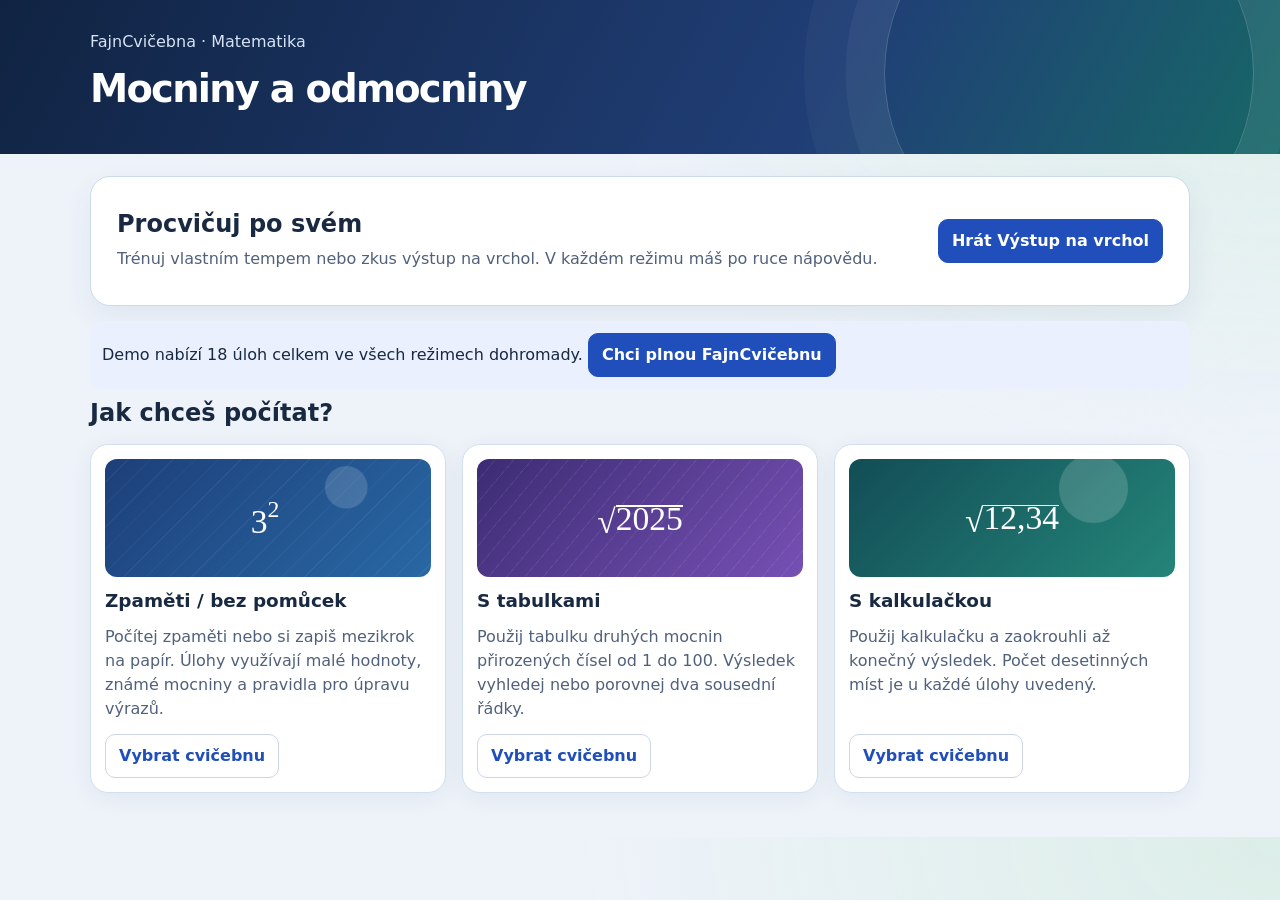
==== mocniny-demo.html @ fd275238 "Přidej nápovědu, herní výstup a odlehči počítání zpaměti" ====
<!doctype html>
<html lang="cs"><head>
<meta charset="utf-8">
<meta name="viewport" content="width=device-width, initial-scale=1">
<title>Mocniny a odmocniny (demo) | FajnCvičebna</title>
<link rel="stylesheet" href="style.css?v=3">
<script type="module" src="app.mjs?v=3"></script>
</head><body data-version="demo">
<header><div><p>FajnCvičebna · Matematika</p><h1>Mocniny a odmocniny</h1></div></header>
<main id="app"><noscript>Pro procvičování zapni JavaScript.</noscript></main>
</body></html>
---- style.css ----
:root {
 color-scheme:light;
 --bg:#edf1f8; --card:#fff; --ink:#1b2a45; --muted:#51617b;
 --line:#ccd6e5; --accent:#3654bb; --soft:#eef2ff; --ok:#086948; --bad:#a13524;
 font: 16px/1.5 system-ui,sans-serif;
}
* {box-sizing:border-box}
body {margin:0;background:var(--bg);color:var(--ink)}
header {background:linear-gradient(115deg,#142444,#33406f 65%,#3a6983);color:#fff}
header div, main {width:min(100%,1160px);padding:22px clamp(14px,4vw,30px);margin:auto}
header p {margin:0;color:#d6e3f5}
h1 {font-size:clamp(1.6rem,4vw,2.4rem);margin:.16em 0}
h2 {line-height:1.2;margin:.3em 0}
a {color:var(--accent)}
button,select,input {font:inherit;color:inherit}
button,.button,select {display:inline-flex;align-items:center;justify-content:center;min-height:44px;padding:8px 13px;border:1px solid var(--line);border-radius:10px;background:var(--card);cursor:pointer;text-decoration:none;font-weight:650}
button:hover, .button:hover {border-color:var(--accent)}
.primary {background:var(--accent);color:white;border-color:var(--accent)}
:focus-visible {outline:3px solid #bd6a16;outline-offset:3px}
[hidden] {display:none!important}
.grid {display:grid;grid-template-columns:repeat(auto-fit,minmax(min(100%,240px),1fr));gap:16px;margin-top:16px}
.panel {min-width:0;background:var(--card);border:1px solid var(--line);box-shadow:0 5px 25px #182a4210;border-radius:18px;padding:18px}
.tile {display:flex;flex-direction:column;gap:10px}
.tile h2 {font-size:1.15rem;margin:0}
.tile .button {align-self:start;margin-top:auto}
.art {display:grid;place-items:center;min-height:78px;background:linear-gradient(145deg,#234765,#40699e);color:#fff;border-radius:12px;font-size:1.65rem}
.tile:nth-child(3n+2) .art {background:linear-gradient(145deg,#403468,#765da8)}
.tile:nth-child(3n) .art {background:linear-gradient(145deg,#1e5958,#387d71)}
.row {display:flex;gap:8px;align-items:center;flex-wrap:wrap}
.toolbar {justify-content:space-between;margin-bottom:14px}
.layout {display:grid;grid-template-columns:minmax(0,1.45fr) minmax(0,1fr);gap:16px;align-items:start}
.notice,.expression {background:var(--soft);border-radius:12px;padding:12px;margin:10px 0}
.expression {font-size:clamp(1.25rem,3.3vw,1.9rem);text-align:center;overflow:auto}
math {font-family:math,serif}
input {width:100%;min-height:48px;border:2px solid var(--accent);border-radius:10px;padding:8px 12px;font-size:1.16rem}
.feedback {min-height:28px;margin:10px 0}
.feedback[data-status=correct] {color:var(--ok);font-weight:bold}
.feedback[data-status=wrong],.feedback[data-status=form] {color:var(--bad)}
.muted,small {color:var(--muted)}
dt {font-weight:650}
dd {margin:0 0 10px}
@media(max-width:680px) {.layout {grid-template-columns:1fr} .panel {padding:14px}}

:root {--bg:#eef3fa;--ink:#182941;--accent:#204ebb;--soft:#eaf0fe}
body {background:radial-gradient(ellipse at 100% 0,#dceee8,transparent 45rem),var(--bg)}
header {background:linear-gradient(118deg,#102342,#203e76 64%,#176767);position:relative;overflow:hidden}
header div {padding-block:30px;position:relative;z-index:1}
header::after {content:"";position:absolute;right:2%;top:-7rem;width:23rem;height:23rem;border:1px solid #ffffff35;border-radius:50%;box-shadow:0 0 0 2.4rem #ffffff0b,0 0 0 5rem #ffffff08;pointer-events:none}
header h1 {font-weight:800;letter-spacing:-.045em}
main {padding-bottom:44px}
.welcome {display:flex;flex-wrap:wrap;align-items:center;justify-content:space-between;gap:12px;padding:clamp(15px,3vw,26px);border-radius:20px;background:#fff;border:1px solid #cbdbeb;box-shadow:0 12px 30px #29496c12;margin-bottom:15px}
.welcome p {margin:.5em 0;color:var(--muted)}
.tile {padding:14px;border-color:#d2dfed;gap:13px}
.tile p {margin:0;color:var(--muted)}
.tile .art {min-height:118px;font-size:2.1rem;background-image:radial-gradient(circle at 74% 24%,#ffffff26 0 8%,transparent 8.5%),repeating-linear-gradient(135deg,#ffffff0d 0 1px,transparent 1px 16px),linear-gradient(135deg,#1d3f79,#2868a4)}
.tile:nth-child(3n+2) .art {background-image:repeating-linear-gradient(130deg,#ffffff12 0 1px,transparent 1px 14px),linear-gradient(135deg,#3c2c73,#7650b4)}
.tile:nth-child(3n) .art {background-image:radial-gradient(circle at 75% 25%,#ffffff29 0 13%,transparent 13.5%),linear-gradient(135deg,#124d56,#248579)}
.expression {background:linear-gradient(135deg,#edf1ff,#e7f6f4);border:1px solid #d4e3ef;padding:20px 12px}
.coach {margin:12px 0 16px;padding:4px 12px;background:#fff3dc;border:1px solid #f0d8a5;border-radius:12px;color:#593c11}
.coach summary {min-height:36px;padding:6px 0;font-weight:750;cursor:pointer}
.coach p {margin:0 0 10px}
.game-card {padding:16px;background:linear-gradient(150deg,#142b48,#174e51);border-radius:14px;color:#fff;margin:0 0 16px}
.game-card h2 {margin:0 0 8px}
.game-card p {margin:4px 0 8px}
.game-card small {color:#deeee9}
.game-card progress {width:100%;height:13px;accent-color:#7ee4ad}
.route-stops {display:grid;gap:6px;grid-template-columns:repeat(auto-fit,minmax(95px,1fr));list-style:none;padding:0;margin:10px 0}
.route-stops li {font-size:.82rem;border:1px solid #a1cfc570;border-radius:8px;padding:5px 8px}
.route-stops .reached {background:#c9f1dd;color:#123d35;font-weight:750}
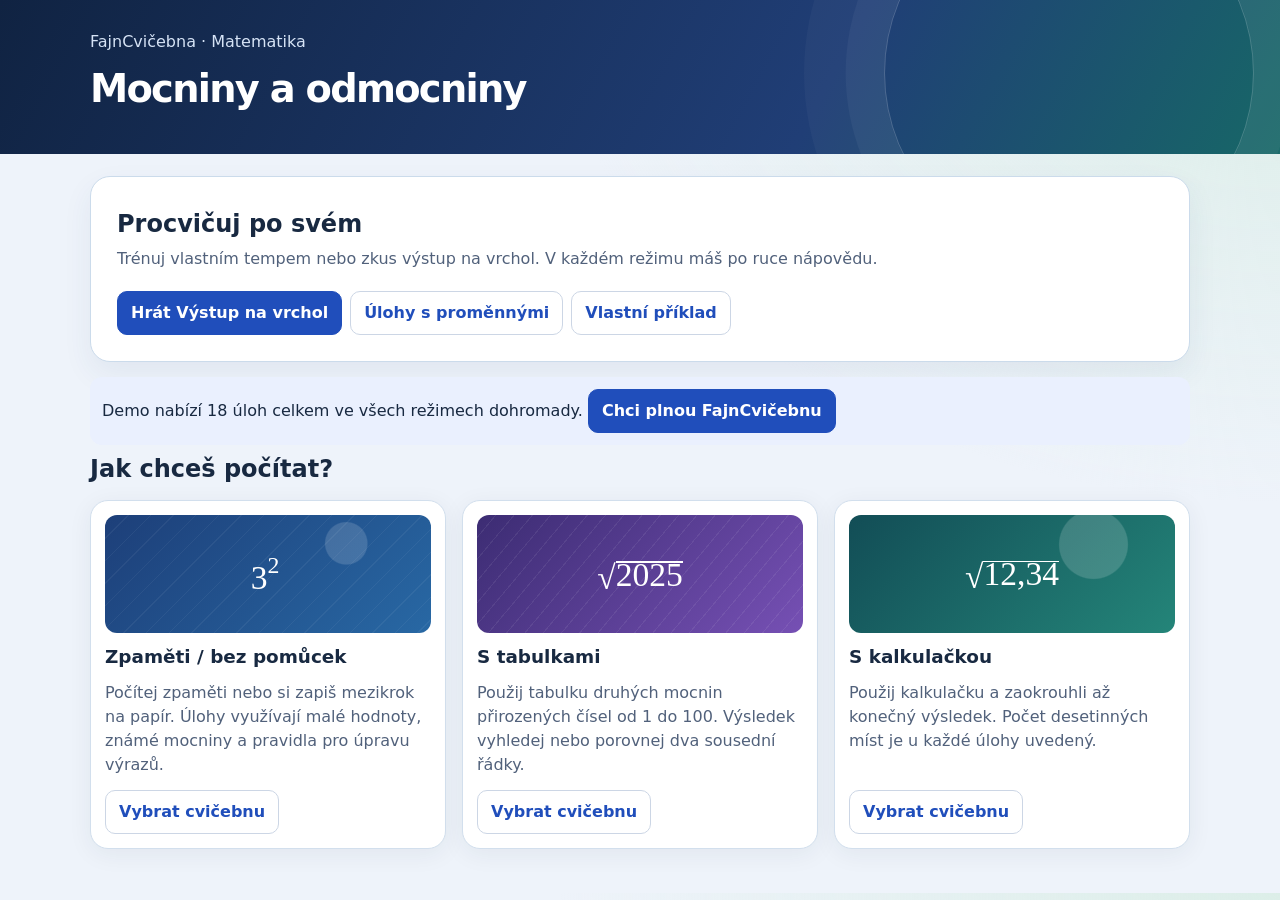
==== commit 5d2983e8: "Zpřístupni algebraické úlohy a přidej průvodce vlastním příkladem" ====
--- a/mocniny-demo.html
+++ b/mocniny-demo.html
@@ -3,8 +3,8 @@
 <meta charset="utf-8">
 <meta name="viewport" content="width=device-width, initial-scale=1">
 <title>Mocniny a odmocniny (demo) | FajnCvičebna</title>
-<link rel="stylesheet" href="style.css?v=3">
-<script type="module" src="app.mjs?v=3"></script>
+<link rel="stylesheet" href="style.css?v=5">
+<script type="module" src="app.mjs?v=5"></script>
 </head><body data-version="demo">
 <header><div><p>FajnCvičebna · Matematika</p><h1>Mocniny a odmocniny</h1></div></header>
 <main id="app"><noscript>Pro procvičování zapni JavaScript.</noscript></main>
--- a/style.css
+++ b/style.css
@@ -67,3 +67,10 @@
 .route-stops {display:grid;gap:6px;grid-template-columns:repeat(auto-fit,minmax(95px,1fr));list-style:none;padding:0;margin:10px 0}
 .route-stops li {font-size:.82rem;border:1px solid #a1cfc570;border-radius:8px;padding:5px 8px}
 .route-stops .reached {background:#c9f1dd;color:#123d35;font-weight:750}
+.steps {margin:12px 0;padding:10px 12px 10px 34px;border-left:3px solid #339572;background:#eaf7f0;border-radius:8px;overflow-wrap:anywhere}
+.feedback[data-status=step],.feedback[data-status=form] {color:var(--ok)}
+.feedback[data-status=invalid] {color:var(--bad)}
+.custom {max-width:760px;margin:14px 0}
+.custom form .row {margin:12px 0}
+.custom #custom-output button {margin-top:8px}
+.custom #custom-output li {margin-block:5px}
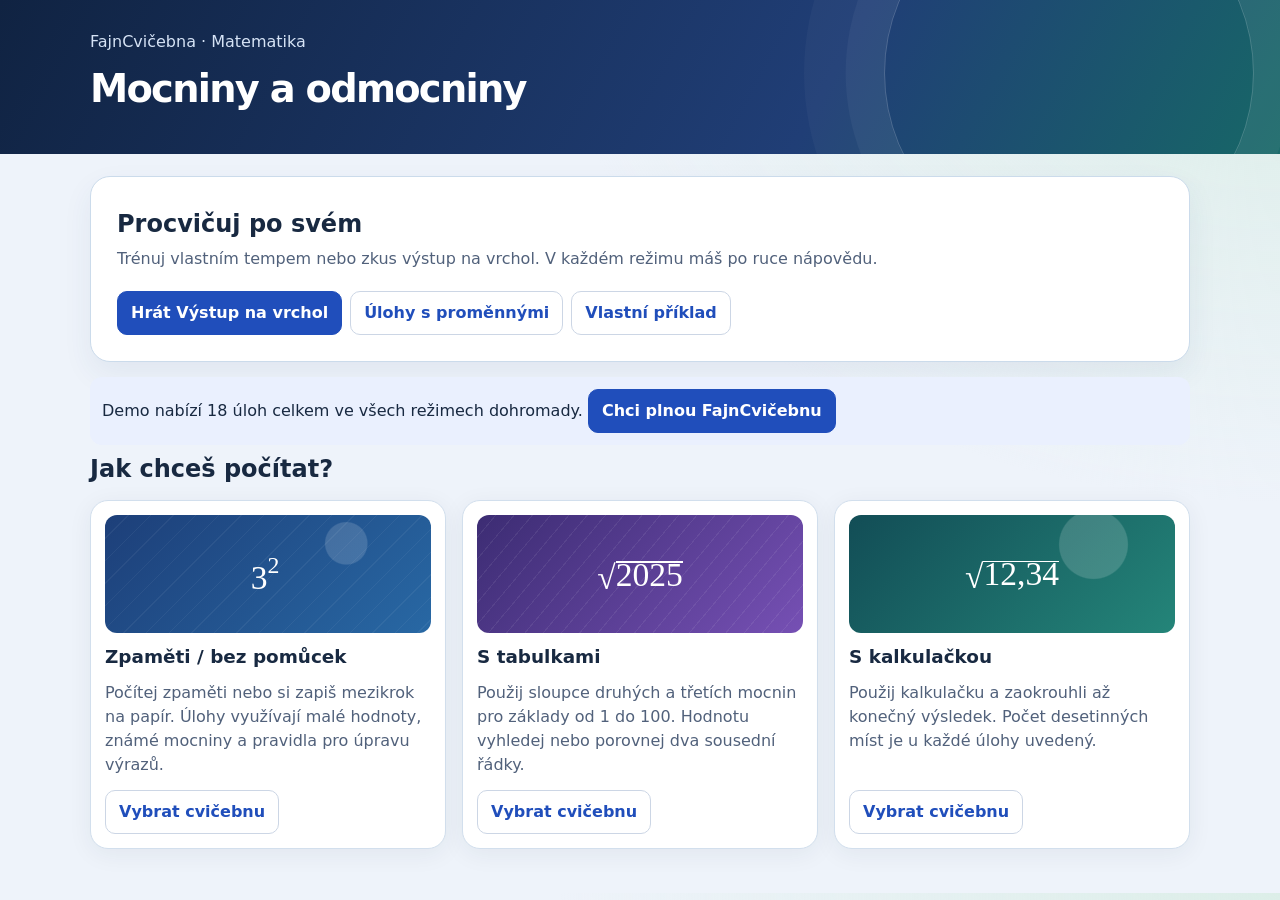
==== commit f66a7b53: "Přidej školní tabulku mocnin s volitelným vyhledáváním" ====
--- a/mocniny-demo.html
+++ b/mocniny-demo.html
@@ -3,8 +3,8 @@
 <meta charset="utf-8">
 <meta name="viewport" content="width=device-width, initial-scale=1">
 <title>Mocniny a odmocniny (demo) | FajnCvičebna</title>
-<link rel="stylesheet" href="style.css?v=5">
-<script type="module" src="app.mjs?v=5"></script>
+<link rel="stylesheet" href="style.css?v=6">
+<script type="module" src="app.mjs?v=6"></script>
 </head><body data-version="demo">
 <header><div><p>FajnCvičebna · Matematika</p><h1>Mocniny a odmocniny</h1></div></header>
 <main id="app"><noscript>Pro procvičování zapni JavaScript.</noscript></main>
--- a/style.css
+++ b/style.css
@@ -74,3 +74,34 @@
 .custom form .row {margin:12px 0}
 .custom #custom-output button {margin-top:8px}
 .custom #custom-output li {margin-block:5px}
+
+.power-table {background:#fffcf3;color:#293443;border:1px solid #dfd7c6;border-radius:12px;margin:0 0 16px}
+.power-table>summary {font-weight:750;cursor:pointer;min-height:44px;padding:10px 12px}
+.power-table[open]>summary {border-bottom:1px solid #e5ddcd}
+.power-table-content {padding:0 10px 10px}
+.power-table-content>p {font-size:.88rem;margin:10px 0}
+.table-search {margin:0 0 10px}
+.table-search>summary {cursor:pointer;color:#204b92;font-weight:650;min-height:36px;padding-block:6px}
+.table-search .row {margin-top:8px}
+.table-fields {display:grid;grid-template-columns:repeat(auto-fit,minmax(min(100%,145px),1fr));gap:8px}
+.table-fields label {display:grid;gap:4px;font-size:.86rem;font-weight:650;min-width:0}
+.table-fields select,.table-fields input {width:100%;min-width:0;font-size:1rem;padding:6px}
+.table-status {margin:8px 0;font-size:.88rem}
+.table-status:empty {display:none}
+.table-scroll {max-height:clamp(220px,44dvh,420px);overflow:auto;border:1px solid #dfd7c6;border-radius:8px;scrollbar-color:#a8a29b #f6f1e5}
+.power-table table {width:100%;border-spacing:0;table-layout:fixed;font-variant-numeric:tabular-nums;font-size:.95rem}
+.power-table caption {padding:5px 8px;text-align:left;color:#526075;font-size:.83rem;background:#fcf7ea}
+.power-table thead th {position:sticky;top:0;z-index:1;text-align:right;background:#e5e8ee;border-bottom:1px solid #aeb8c7}
+.power-table th,.power-table td {padding:5px 10px;text-align:right;border-bottom:1px solid #eae3d3}
+.power-table th+th,.power-table td {border-left:1px solid #e6dfd2}
+.power-table thead th[data-column="1"] {color:#204a8a;background:#deeafd}
+.power-table thead th[data-column="2"] {color:#62408b;background:#ede3fa}
+.power-table tbody tr:nth-child(even) {background:#f8f3e8}
+.power-table tbody th {font-weight:650}
+.power-table .table-marker {visibility:hidden;color:#754900;margin-right:.35em}
+.power-table tbody tr.table-match {background:#ffe4a0;color:#432b08}
+.power-table .table-match .table-marker {visibility:visible}
+@media(max-width:680px) {
+ .power-table {margin:12px 0}
+ .table-scroll {max-height:min(42dvh,320px)}
+}
